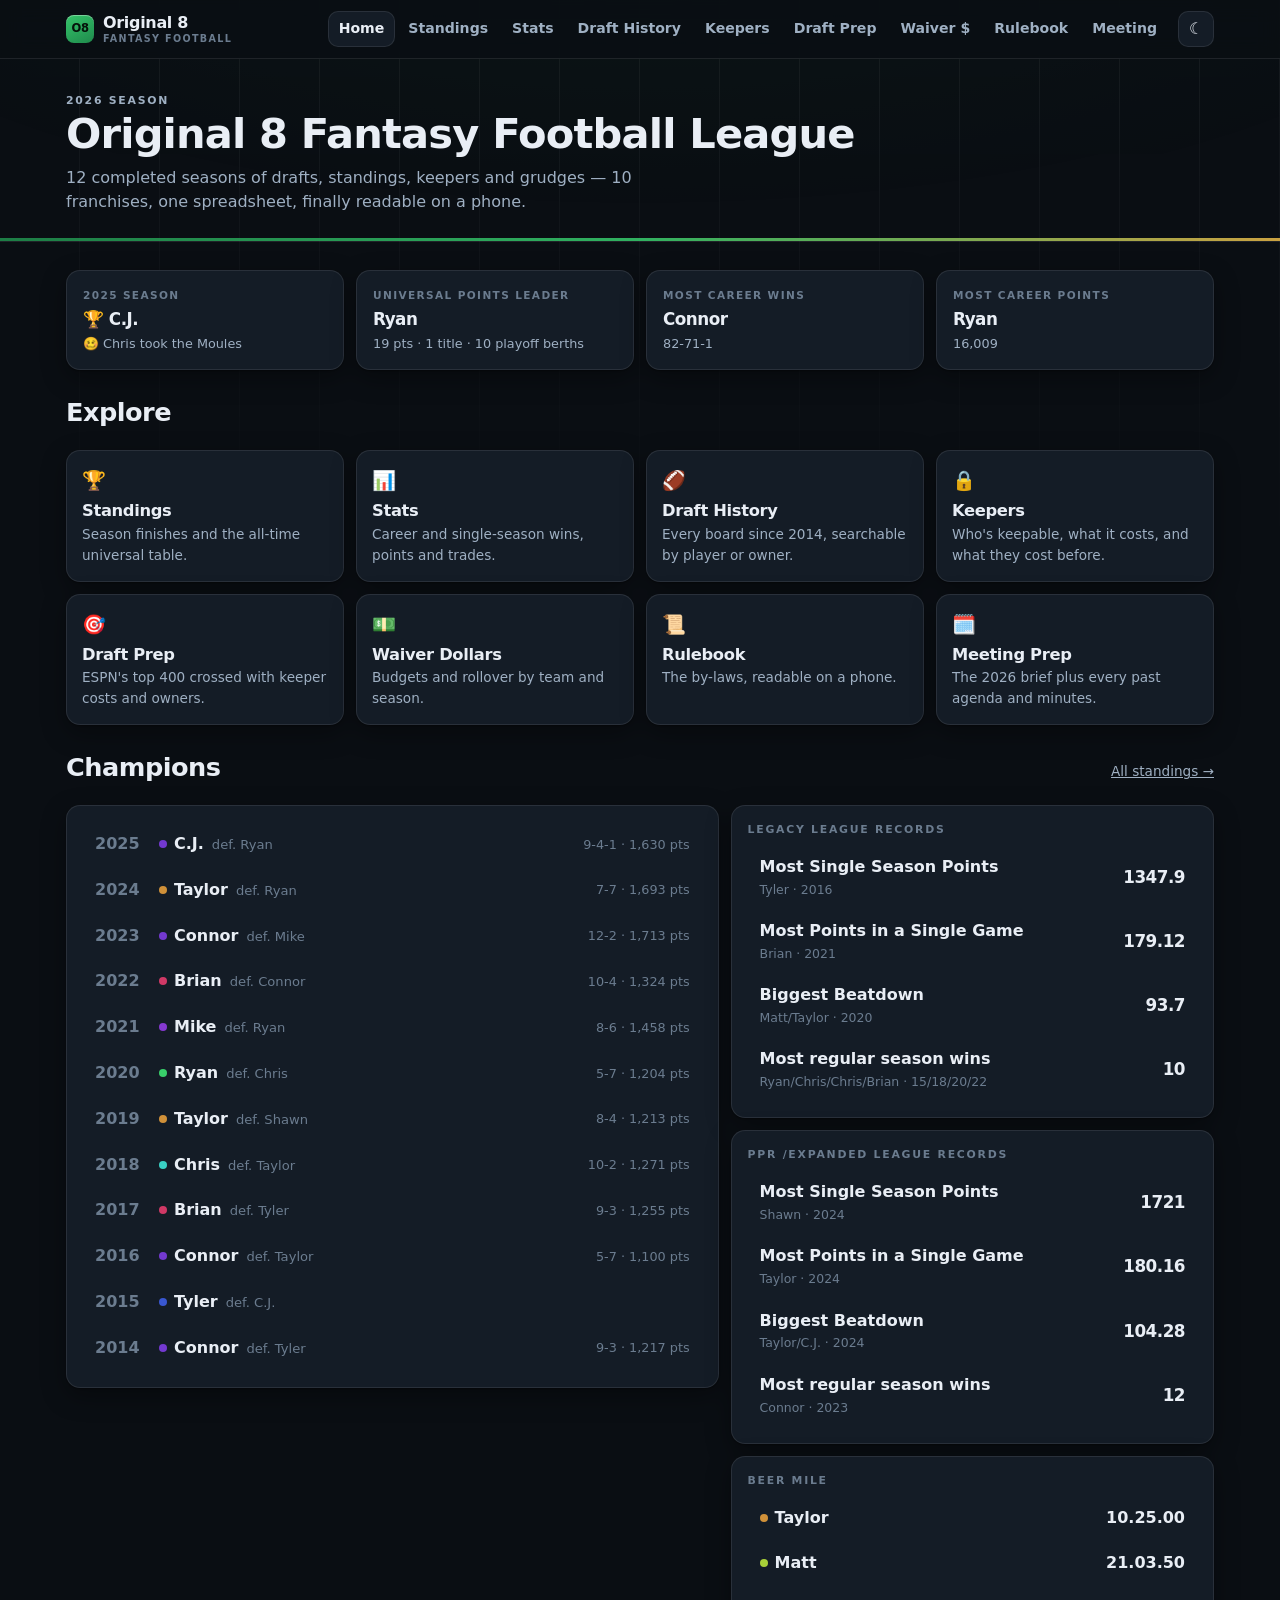
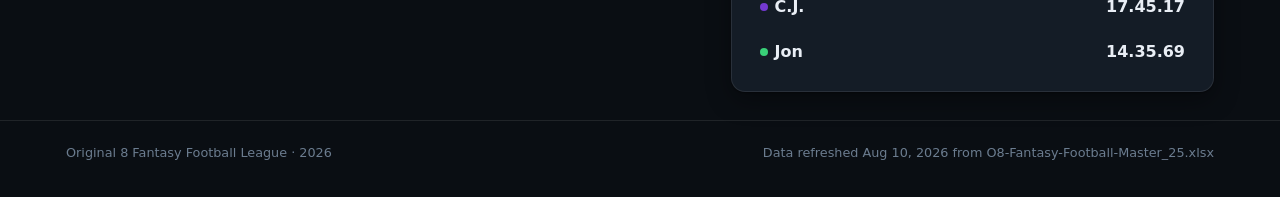
==== index.html @ 6b0559e4 "Correct the kicker vote, retitle it, and stack the meeting rule blocks The 2025 minutes read "removi" ====
<!doctype html>
<html lang="en" data-theme="dark">
<head>
<meta charset="utf-8">
<meta name="viewport" content="width=device-width, initial-scale=1, viewport-fit=cover">
<title>Original 8 Fantasy Football League</title>
<meta name="description" content="Draft history, standings, stats, keepers and the rulebook for the Original 8 Fantasy Football League.">
<meta name="theme-color" content="#0a0e13">
<link rel="icon" href="assets/img/favicon.svg">
<link rel="stylesheet" href="assets/css/site.css?v=10723445">
</head>
<body>

<header class="site-header">
  <div class="wrap">
    <a class="brand" href="index.html">
      <span class="brand-mark">O8</span>
      <span class="brand-text">Original 8<small>Fantasy Football</small></span>
    </a>
    <span class="header-spacer"></span>
    <nav class="site-nav" id="nav"></nav>
    <button class="icon-btn" id="themeToggle" type="button" aria-label="Toggle theme">☾</button>
    <button class="icon-btn nav-toggle" id="navToggle" type="button" aria-expanded="false" aria-label="Menu">☰</button>
  </div>
</header>

<section class="hero">
  <div class="wrap">
    <p class="eyebrow" id="heroSeason">Season</p>
    <h1>Original 8 Fantasy Football League</h1>
    <p id="heroBlurb">Eleven seasons of drafts, standings, keepers and grudges — all in one place.</p>
  </div>
</section>

<main class="wrap">
  <div id="snapshot" class="section"></div>

  <section class="section">
    <div class="section-head"><h2>Explore</h2></div>
    <div class="grid grid-tiles">
      <a class="tile" href="standings.html"><span class="t-icon">🏆</span><h3>Standings</h3><p>Season finishes and the all-time universal table.</p></a>
      <a class="tile" href="stats.html"><span class="t-icon">📊</span><h3>Stats</h3><p>Career and single-season wins, points and trades.</p></a>
      <a class="tile" href="draft.html"><span class="t-icon">🏈</span><h3>Draft History</h3><p>Every board since 2014, searchable by player or owner.</p></a>
      <a class="tile" href="keepers.html"><span class="t-icon">🔒</span><h3>Keepers</h3><p>Who's keepable, what it costs, and what they cost before.</p></a>
      <a class="tile" href="draftprep.html"><span class="t-icon">🎯</span><h3>Draft Prep</h3><p>ESPN's top 400 crossed with keeper costs and owners.</p></a>
      <a class="tile" href="waivers.html"><span class="t-icon">💵</span><h3>Waiver Dollars</h3><p>Budgets and rollover by team and season.</p></a>
      <a class="tile" href="rulebook.html"><span class="t-icon">📜</span><h3>Rulebook</h3><p>The by-laws, readable on a phone.</p></a>
      <a class="tile" href="meeting.html"><span class="t-icon">🗓️</span><h3>Meeting Prep</h3><p>The 2026 brief plus every past agenda and minutes.</p></a>
    </div>
  </section>

  <section class="section">
    <div class="section-head">
      <h2>Champions</h2>
      <a href="standings.html" style="font-size:.85rem;color:var(--text-dim)">All standings →</a>
    </div>
    <div class="champs-layout">
      <div class="card" id="champions"><div class="loading">Loading…</div></div>
      <div id="records" class="grid"></div>
    </div>
  </section>
</main>

<footer class="site-footer">
  <div class="wrap">
    <span>Original 8 Fantasy Football League · <span id="footYear"></span></span>
    <span id="footStamp"></span>
  </div>
</footer>

<script type="module" src="assets/js/page-home.js?v=10723445"></script>
</body>
</html>
---- assets/css/site.css ----
/* ==========================================================================
   O8FFL — design system
   Mobile-first. Two themes driven by CSS custom properties; the toggle in the
   header writes data-theme onto <html> and everything below follows.
   ========================================================================== */

:root {
  --field: #1f8a4c;
  --field-bright: #35c46a;
  --gold: #e0b348;
  --clay: #c4553b;
  --chalk: #ffffff;

  --bg: #0a0e13;
  --bg-2: #0f151d;
  --surface: #141c26;
  --surface-2: #1a2432;
  --line: rgba(255, 255, 255, 0.09);
  --line-strong: rgba(255, 255, 255, 0.16);
  --text: #e9eef5;
  --text-dim: #9fb0c3;
  --text-faint: #6b7c8f;
  --accent: var(--field-bright);
  --accent-ink: #04150b;
  --shadow: 0 1px 2px rgba(0, 0, 0, 0.4), 0 8px 24px rgba(0, 0, 0, 0.35);
  --radius: 14px;
  --radius-sm: 9px;
  --maxw: 1180px;

  --sans: ui-sans-serif, system-ui, -apple-system, "Segoe UI", Roboto, "Helvetica Neue", Arial, sans-serif;
  --mono: ui-monospace, SFMono-Regular, "SF Mono", Menlo, Consolas, monospace;
}

[data-theme="light"] {
  --bg: #f4f6f8;
  --bg-2: #eceff3;
  --surface: #ffffff;
  --surface-2: #f7f9fb;
  --line: rgba(11, 22, 34, 0.1);
  --line-strong: rgba(11, 22, 34, 0.2);
  --text: #14202c;
  --text-dim: #566577;
  --text-faint: #7d8b9b;
  --accent: #16813f;
  --accent-ink: #ffffff;
  --gold: #a97c12;
  --clay: #a8402a;
  --shadow: 0 1px 2px rgba(16, 30, 45, 0.06), 0 8px 22px rgba(16, 30, 45, 0.08);
}

* { box-sizing: border-box; }

html {
  -webkit-text-size-adjust: 100%;
  scroll-behavior: smooth;
  scroll-padding-top: 82px;
}

body {
  margin: 0;
  font-family: var(--sans);
  background: var(--bg);
  color: var(--text);
  line-height: 1.55;
  font-size: 16px;
  -webkit-font-smoothing: antialiased;
  overflow-x: hidden;
}

/* Faint yard-line texture behind everything. */
body::before {
  content: "";
  position: fixed;
  inset: 0;
  pointer-events: none;
  z-index: 0;
  background:
    repeating-linear-gradient(90deg, transparent 0 79px, var(--line) 79px 80px),
    radial-gradient(120% 60% at 50% -10%, rgba(53, 196, 106, 0.10), transparent 60%);
  opacity: 0.55;
  mask-image: linear-gradient(180deg, #000 0, transparent 620px);
  -webkit-mask-image: linear-gradient(180deg, #000 0, transparent 620px);
}

img { max-width: 100%; height: auto; }
a { color: inherit; }

h1, h2, h3, h4 {
  margin: 0 0 0.4em;
  line-height: 1.15;
  letter-spacing: -0.02em;
  font-weight: 700;
}
h1 { font-size: clamp(1.65rem, 5.2vw, 2.6rem); }
h2 { font-size: clamp(1.2rem, 3.6vw, 1.6rem); }
h3 { font-size: 1.02rem; }
p { margin: 0 0 1em; }

.num { font-variant-numeric: tabular-nums; }

/* ---------- layout ---------- */
.wrap {
  width: 100%;
  max-width: var(--maxw);
  margin: 0 auto;
  padding: 0 16px;
  position: relative;
  z-index: 1;
}
main { padding-bottom: 64px; min-height: 60vh; }
.section { margin: 28px 0; }
.section-head {
  display: flex;
  align-items: baseline;
  justify-content: space-between;
  gap: 12px;
  flex-wrap: wrap;
  margin-bottom: 12px;
}
.eyebrow {
  font-size: 0.68rem;
  font-weight: 700;
  letter-spacing: 0.16em;
  text-transform: uppercase;
  color: var(--text-faint);
  margin: 0 0 6px;
}

/* ---------- header ---------- */
.site-header {
  position: sticky;
  top: 0;
  z-index: 50;
  background: color-mix(in srgb, var(--bg) 86%, transparent);
  backdrop-filter: saturate(1.4) blur(12px);
  -webkit-backdrop-filter: saturate(1.4) blur(12px);
  border-bottom: 1px solid var(--line);
}
.site-header .wrap {
  display: flex;
  align-items: center;
  gap: 10px;
  height: 58px;
}
.brand {
  display: flex;
  align-items: center;
  gap: 9px;
  text-decoration: none;
  font-weight: 800;
  letter-spacing: -0.02em;
  white-space: nowrap;
}
.brand-mark {
  width: 28px;
  height: 28px;
  border-radius: 8px;
  display: grid;
  place-items: center;
  background: linear-gradient(150deg, var(--field-bright), var(--field));
  color: #05130a;
  font-size: 0.72rem;
  font-weight: 900;
  letter-spacing: -0.04em;
  box-shadow: inset 0 1px 0 rgba(255, 255, 255, 0.35);
}
.brand-text small {
  display: block;
  font-size: 0.6rem;
  font-weight: 600;
  letter-spacing: 0.14em;
  text-transform: uppercase;
  color: var(--text-faint);
  margin-top: -3px;
}
.header-spacer { flex: 1; }

.icon-btn {
  appearance: none;
  border: 1px solid var(--line);
  background: var(--surface);
  color: var(--text);
  width: 36px;
  height: 36px;
  border-radius: 10px;
  display: grid;
  place-items: center;
  cursor: pointer;
  font-size: 1rem;
  line-height: 1;
  transition: border-color 0.15s, background 0.15s;
}
.icon-btn:hover { border-color: var(--line-strong); }
.nav-toggle { display: grid; }

/* nav: drawer on mobile, inline on desktop */
.site-nav {
  position: fixed;
  inset: 58px 0 auto 0;
  background: var(--bg-2);
  border-bottom: 1px solid var(--line);
  padding: 8px 16px 14px;
  display: none;
  z-index: 49;
  box-shadow: var(--shadow);
}
.site-nav.open { display: block; }
.site-nav a {
  display: block;
  padding: 11px 12px;
  border-radius: 10px;
  text-decoration: none;
  color: var(--text-dim);
  font-weight: 600;
  font-size: 0.95rem;
}
.site-nav a[aria-current="page"] {
  color: var(--text);
  background: var(--surface);
  box-shadow: inset 0 0 0 1px var(--line);
}

@media (min-width: 900px) {
  .nav-toggle { display: none; }
  .site-nav {
    position: static;
    display: flex !important;
    gap: 2px;
    background: none;
    border: 0;
    padding: 0;
    box-shadow: none;
  }
  .site-nav a { padding: 7px 11px; font-size: 0.88rem; }
  .site-nav a:hover { color: var(--text); }
  .site-nav a[aria-current="page"] { background: var(--surface); }
}

/* ---------- hero ---------- */
.hero {
  position: relative;
  padding: 34px 0 26px;
  border-bottom: 1px solid var(--line);
  overflow: hidden;
}
.hero::after {
  content: "";
  position: absolute;
  left: 0;
  right: 0;
  bottom: 0;
  height: 3px;
  background: linear-gradient(90deg, var(--field), var(--field-bright), var(--gold));
  opacity: 0.9;
}
.hero h1 { margin-bottom: 8px; }
.hero p { color: var(--text-dim); max-width: 60ch; margin-bottom: 0; }
.page-head { padding-top: 24px; padding-bottom: 6px; }
.page-head p { color: var(--text-dim); max-width: 66ch; }

/* ---------- cards & grids ---------- */
.card {
  background: var(--surface);
  border: 1px solid var(--line);
  border-radius: var(--radius);
  padding: 16px;
  box-shadow: var(--shadow);
}
.card-tight { padding: 12px 14px; }
.grid { display: grid; gap: 12px; }
.grid-2 { grid-template-columns: repeat(auto-fit, minmax(240px, 1fr)); }
.grid-3 { grid-template-columns: repeat(auto-fit, minmax(210px, 1fr)); }
.grid-4 { grid-template-columns: repeat(auto-fit, minmax(158px, 1fr)); }
/* Eight explore tiles: two across on a phone, four on a desktop — never a ragged 5 + 2. */
.grid-tiles { grid-template-columns: repeat(auto-fit, minmax(230px, 1fr)); }
@media (min-width: 1000px) {
  .grid-tiles { grid-template-columns: repeat(4, 1fr); }
}

/* Champions list and the record books share a row on desktop. */
.champs-layout { display: grid; gap: 12px; }
@media (min-width: 900px) {
  .champs-layout { grid-template-columns: minmax(0, 1.35fr) minmax(0, 1fr); align-items: start; }
}

.stat { display: flex; flex-direction: column; gap: 2px; }
.stat .label {
  font-size: 0.66rem;
  letter-spacing: 0.13em;
  text-transform: uppercase;
  color: var(--text-faint);
  font-weight: 700;
}
.stat .value {
  font-size: 1.5rem;
  font-weight: 800;
  letter-spacing: -0.03em;
  font-variant-numeric: tabular-nums;
}
.stat .sub { font-size: 0.8rem; color: var(--text-dim); }

.tile {
  display: block;
  text-decoration: none;
  background: var(--surface);
  border: 1px solid var(--line);
  border-radius: var(--radius);
  padding: 15px;
  transition: transform 0.15s ease, border-color 0.15s ease;
  box-shadow: var(--shadow);
}
.tile:hover { transform: translateY(-2px); border-color: var(--line-strong); }
.tile .t-icon { font-size: 1.2rem; }
.tile h3 { margin: 6px 0 3px; }
.tile p { margin: 0; font-size: 0.85rem; color: var(--text-dim); }

/* ---------- controls ---------- */
.toolbar {
  display: flex;
  flex-wrap: wrap;
  gap: 8px;
  align-items: center;
  margin-bottom: 14px;
}
.pill-row {
  display: flex;
  gap: 6px;
  overflow-x: auto;
  padding: 3px 0 8px;
  scrollbar-width: thin;
  -webkit-overflow-scrolling: touch;
}
.pill-row::-webkit-scrollbar { height: 5px; }
.pill-row::-webkit-scrollbar-thumb { background: var(--line-strong); border-radius: 3px; }
.pill {
  flex: 0 0 auto;
  appearance: none;
  border: 1px solid var(--line);
  background: var(--surface);
  color: var(--text-dim);
  border-radius: 999px;
  padding: 7px 14px;
  font-size: 0.85rem;
  font-weight: 700;
  font-variant-numeric: tabular-nums;
  cursor: pointer;
  white-space: nowrap;
  transition: all 0.13s ease;
}
.pill:hover { color: var(--text); border-color: var(--line-strong); }
.pill.active {
  background: var(--accent);
  color: var(--accent-ink);
  border-color: transparent;
}

.field {
  flex: 1 1 190px;
  min-width: 0;
  position: relative;
  display: flex;
  align-items: center;
}
.field input,
.field select,
select.input,
input.input {
  width: 100%;
  appearance: none;
  background: var(--surface);
  border: 1px solid var(--line);
  color: var(--text);
  border-radius: 10px;
  padding: 9px 12px;
  font: inherit;
  font-size: 0.92rem;
}
.field input:focus,
select:focus,
input:focus {
  outline: 2px solid color-mix(in srgb, var(--accent) 60%, transparent);
  outline-offset: 1px;
}
select.input {
  background-image: linear-gradient(45deg, transparent 50%, var(--text-dim) 50%),
    linear-gradient(135deg, var(--text-dim) 50%, transparent 50%);
  background-position: calc(100% - 17px) 50%, calc(100% - 12px) 50%;
  background-size: 5px 5px, 5px 5px;
  background-repeat: no-repeat;
  padding-right: 30px;
}
.seg {
  display: inline-flex;
  background: var(--surface);
  border: 1px solid var(--line);
  border-radius: 10px;
  padding: 3px;
  gap: 2px;
}
.seg button {
  appearance: none;
  border: 0;
  background: none;
  color: var(--text-dim);
  font: inherit;
  font-size: 0.84rem;
  font-weight: 700;
  padding: 6px 12px;
  border-radius: 7px;
  cursor: pointer;
}
.seg button.active { background: var(--accent); color: var(--accent-ink); }

/* ---------- tables ---------- */
.table-wrap {
  overflow-x: auto;
  border: 1px solid var(--line);
  border-radius: var(--radius);
  background: var(--surface);
  box-shadow: var(--shadow);
  -webkit-overflow-scrolling: touch;
}
table { border-collapse: collapse; width: 100%; font-size: 0.9rem; }
th, td {
  padding: 10px 12px;
  text-align: left;
  white-space: nowrap;
  border-bottom: 1px solid var(--line);
}
thead th {
  position: sticky;
  top: 0;
  z-index: 2;
  background: var(--surface-2);
  font-size: 0.66rem;
  letter-spacing: 0.1em;
  text-transform: uppercase;
  color: var(--text-faint);
  font-weight: 800;
}
th.sortable { cursor: pointer; user-select: none; }
th.sortable:hover { color: var(--text); }
th.sortable::after { content: "↕"; opacity: 0.28; margin-left: 5px; font-size: 0.75em; }
th.sortable.asc::after { content: "↑"; opacity: 1; color: var(--accent); }
th.sortable.desc::after { content: "↓"; opacity: 1; color: var(--accent); }
tbody tr:last-child td { border-bottom: 0; }
tbody tr:hover td { background: var(--surface-2); }
td.num, th.num { text-align: right; font-variant-numeric: tabular-nums; }
.rank {
  color: var(--text-faint);
  font-variant-numeric: tabular-nums;
  width: 1px;
}
.sticky-col {
  position: sticky;
  left: 0;
  background: var(--surface);
  z-index: 1;
  box-shadow: 1px 0 0 var(--line);
}
tbody tr:hover .sticky-col { background: var(--surface-2); }
thead .sticky-col { background: var(--surface-2); z-index: 3; }

/* ---------- badges ---------- */
.badge {
  display: inline-flex;
  align-items: center;
  gap: 4px;
  padding: 2px 8px;
  border-radius: 999px;
  font-size: 0.68rem;
  font-weight: 800;
  letter-spacing: 0.03em;
  border: 1px solid var(--line-strong);
  color: var(--text-dim);
  white-space: nowrap;
}
.badge-gold { background: color-mix(in srgb, var(--gold) 18%, transparent); border-color: color-mix(in srgb, var(--gold) 45%, transparent); color: var(--gold); }
.badge-green { background: color-mix(in srgb, var(--accent) 16%, transparent); border-color: color-mix(in srgb, var(--accent) 42%, transparent); color: var(--accent); }
.badge-clay { background: color-mix(in srgb, var(--clay) 16%, transparent); border-color: color-mix(in srgb, var(--clay) 45%, transparent); color: var(--clay); }
.badge-plain { background: var(--surface-2); }

.owner-dot {
  display: inline-block;
  width: 8px;
  height: 8px;
  border-radius: 50%;
  margin-right: 7px;
  vertical-align: 1px;
  background: var(--accent);
}

/* ---------- draft board ---------- */
.board { min-width: max-content; }
.board th, .board td { padding: 0; border: 0; white-space: normal; }
.board thead th {
  padding: 9px 10px;
  font-size: 0.68rem;
  background: var(--surface-2);
  border-bottom: 1px solid var(--line);
}
.board .rnd {
  position: sticky;
  left: 0;
  z-index: 1;
  background: var(--surface-2);
  color: var(--text-faint);
  font-size: 0.66rem;
  font-weight: 800;
  letter-spacing: 0.08em;
  text-align: center;
  padding: 6px 8px;
  border-right: 1px solid var(--line);
  min-width: 44px;
}
.pick {
  display: block;
  width: 158px;
  min-height: 52px;
  padding: 8px 9px;
  border-right: 1px solid var(--line);
  border-bottom: 1px solid var(--line);
  font-size: 0.82rem;
  line-height: 1.3;
  cursor: pointer;
  background: none;
  border-top: 0;
  border-left: 0;
  color: var(--text);
  text-align: left;
  font-family: inherit;
  transition: background 0.12s;
}
.pick:hover { background: var(--surface-2); }
.pick .p-name { font-weight: 650; display: block; }
.pick .p-meta {
  display: block;
  font-size: 0.68rem;
  color: var(--text-faint);
  margin-top: 2px;
  letter-spacing: 0.02em;
}
.pick.empty { color: var(--text-faint); cursor: default; }
.pick.empty:hover { background: none; }
.pick.keeper { background: color-mix(in srgb, var(--gold) 12%, transparent); }
.pick.keeper:hover { background: color-mix(in srgb, var(--gold) 18%, transparent); }
.pick.traded { background: color-mix(in srgb, var(--clay) 9%, transparent); }
.pick.hit {
  background: color-mix(in srgb, var(--accent) 26%, transparent);
  box-shadow: inset 0 0 0 2px var(--accent);
}
.pick.dim { opacity: 0.24; }

/* list view of a draft */
.round-block { margin-bottom: 18px; }
.round-block h3 {
  font-size: 0.7rem;
  letter-spacing: 0.14em;
  text-transform: uppercase;
  color: var(--text-faint);
  padding-bottom: 6px;
  border-bottom: 1px solid var(--line);
  margin-bottom: 8px;
}
.pick-row {
  display: flex;
  align-items: center;
  gap: 10px;
  padding: 9px 10px;
  border-radius: var(--radius-sm);
  cursor: pointer;
  border: 1px solid transparent;
}
.pick-row:hover { background: var(--surface); border-color: var(--line); }
.pick-row .slot {
  flex: 0 0 26px;
  height: 26px;
  border-radius: 7px;
  display: grid;
  place-items: center;
  font-size: 0.7rem;
  font-weight: 800;
  background: var(--surface-2);
  color: var(--text-faint);
  font-variant-numeric: tabular-nums;
}
.pick-row .who { flex: 1 1 auto; min-width: 0; }
.pick-row .who b { display: block; font-weight: 650; }
.pick-row .who span { font-size: 0.76rem; color: var(--text-faint); }

/* ---------- keepers ---------- */
.keeper-team { margin-bottom: 14px; }
.keeper-team > summary {
  list-style: none;
  cursor: pointer;
  display: flex;
  align-items: center;
  flex-wrap: wrap;
  gap: 6px;
  padding: 13px 36px 13px 15px;
  background: var(--surface);
  border: 1px solid var(--line);
  border-radius: var(--radius);
  font-weight: 700;
  box-shadow: var(--shadow);
  position: relative;
}
.keeper-team > summary::-webkit-details-marker { display: none; }
.keeper-team > summary::after {
  content: "▾";
  position: absolute;
  right: 15px;
  top: 12px;
  color: var(--text-faint);
  transition: transform 0.18s;
}
.keeper-team[open] > summary { border-radius: var(--radius) var(--radius) 0 0; }
.keeper-team[open] > summary::after { transform: rotate(180deg); }
.keeper-body {
  border: 1px solid var(--line);
  border-top: 0;
  border-radius: 0 0 var(--radius) var(--radius);
  background: var(--bg-2);
  padding: 6px;
}
.kp {
  display: grid;
  grid-template-columns: 44px 1fr;
  grid-template-areas: "cost name" ". tags";
  gap: 4px 10px;
  align-items: center;
  padding: 9px 10px;
  border-radius: var(--radius-sm);
  cursor: pointer;
}
.kp .cost { grid-area: cost; align-self: start; }
.kp .name { grid-area: name; }
.kp .tags { grid-area: tags; }
@media (min-width: 620px) {
  .kp {
    grid-template-columns: 44px 1fr auto;
    grid-template-areas: "cost name tags";
  }
  .kp .cost { align-self: center; }
}
.kp:hover { background: var(--surface); }
.kp + .kp { border-top: 1px solid var(--line); }
.kp .cost {
  display: grid;
  place-items: center;
  height: 38px;
  border-radius: 9px;
  background: var(--surface-2);
  border: 1px solid var(--line);
  font-weight: 800;
  font-size: 0.95rem;
  font-variant-numeric: tabular-nums;
  line-height: 1;
}
.kp .cost small {
  display: block;
  font-size: 0.5rem;
  letter-spacing: 0.1em;
  color: var(--text-faint);
  font-weight: 700;
}
.kp.tier-elite .cost { border-color: color-mix(in srgb, var(--clay) 55%, transparent); color: var(--clay); }
.kp.tier-value .cost { border-color: color-mix(in srgb, var(--accent) 55%, transparent); color: var(--accent); }
.kp .name { font-weight: 650; min-width: 0; }
.kp .name span { display: block; font-size: 0.74rem; color: var(--text-faint); font-weight: 500; }
.kp .tags { display: flex; gap: 5px; flex-wrap: wrap; align-items: center; }
@media (min-width: 620px) {
  .kp .tags { justify-content: flex-end; }
}

.spark { display: flex; gap: 3px; align-items: flex-end; height: 22px; }
.spark i {
  width: 7px;
  border-radius: 2px 2px 0 0;
  background: var(--line-strong);
  display: block;
}

/* ---------- rulebook ---------- */
.rb-layout { display: grid; gap: 18px; }
@media (min-width: 960px) {
  .rb-layout { grid-template-columns: 260px 1fr; align-items: start; }
  .rb-toc { position: sticky; top: 74px; max-height: calc(100vh - 96px); overflow-y: auto; }
}
.rb-toc a {
  display: block;
  padding: 6px 10px;
  border-radius: 8px;
  text-decoration: none;
  color: var(--text-dim);
  font-size: 0.85rem;
  border-left: 2px solid transparent;
}
.rb-toc a:hover { color: var(--text); background: var(--surface-2); }
.rb-toc a.sub { padding-left: 22px; font-size: 0.8rem; color: var(--text-faint); }
.rb-toc a.active { color: var(--accent); border-left-color: var(--accent); }
.rb-section { scroll-margin-top: 80px; margin-bottom: 26px; }
.rb-section h2, .rb-section h3 { display: flex; gap: 10px; align-items: baseline; }
.rb-num {
  font-size: 0.7rem;
  font-weight: 800;
  color: var(--accent);
  letter-spacing: 0.06em;
  font-variant-numeric: tabular-nums;
}
.rb-body { color: var(--text-dim); max-width: 74ch; }
.rb-body p { margin: 0 0 0.85em; }
.rb-list { margin: 0 0 1em; padding-left: 20px; }
.rb-list li { margin-bottom: 0.35em; }
.rb-figure { margin: 14px 0; }
.rb-figure img {
  border-radius: var(--radius-sm);
  border: 1px solid var(--line);
  background: var(--chalk);
  max-width: min(100%, 560px);
  display: block;
}
mark {
  background: color-mix(in srgb, var(--gold) 40%, transparent);
  color: inherit;
  border-radius: 3px;
  padding: 0 2px;
}

/* ---------- meeting minutes ---------- */
.minutes { font-size: 0.9rem; color: var(--text-dim); }
.minutes ul { margin: 4px 0 4px; padding-left: 20px; }
.minutes > ul { padding-left: 0; list-style: none; }
.minutes li { margin-bottom: 5px; }
.minutes li.minute-head {
  font-weight: 700;
  color: var(--text);
  margin-top: 14px;
  font-size: 0.95rem;
  list-style: none;
}
.minutes > ul > li.minute-head::before {
  content: "";
  display: inline-block;
  width: 6px;
  height: 6px;
  border-radius: 2px;
  background: var(--accent);
  margin-right: 8px;
  vertical-align: 2px;
}
.minute-outcome {
  display: inline-block;
  margin-left: 8px;
  padding: 1px 8px;
  border-radius: 999px;
  font-size: 0.76rem;
  font-weight: 650;
  color: var(--accent);
  background: color-mix(in srgb, var(--accent) 14%, transparent);
  border: 1px solid color-mix(in srgb, var(--accent) 34%, transparent);
}

/* ---------- misc ---------- */
.timeline { display: flex; flex-direction: column; gap: 1px; }
.tl-row {
  display: grid;
  grid-template-columns: 58px 1fr;
  gap: 12px;
  padding: 10px 12px;
  align-items: center;
  border-radius: var(--radius-sm);
}
.tl-row:hover { background: var(--surface-2); }
.tl-row .yr { font-weight: 800; font-variant-numeric: tabular-nums; color: var(--text-faint); }
.tl-row .who b { font-weight: 650; }

.bar-track {
  height: 7px;
  border-radius: 4px;
  background: var(--surface-2);
  overflow: hidden;
  border: 1px solid var(--line);
}
.bar-fill { height: 100%; background: linear-gradient(90deg, var(--field), var(--field-bright)); }

.notice {
  border-left: 3px solid var(--accent);
  background: var(--surface);
  border-radius: 0 var(--radius-sm) var(--radius-sm) 0;
  padding: 12px 14px;
  font-size: 0.9rem;
  color: var(--text-dim);
}
.empty-state { padding: 34px 16px; text-align: center; color: var(--text-faint); }
.loading { padding: 34px 16px; text-align: center; color: var(--text-faint); font-size: 0.9rem; }

.checklist { list-style: none; margin: 0; padding: 0; }
.checklist li {
  display: flex;
  gap: 10px;
  padding: 9px 2px;
  border-bottom: 1px solid var(--line);
  font-size: 0.92rem;
  color: var(--text-dim);
}
.checklist li:last-child { border-bottom: 0; }
.checklist li::before { content: "○"; color: var(--accent); font-size: 0.8rem; line-height: 1.6; }

/* ---------- modal / player sheet ---------- */
.modal {
  position: fixed;
  inset: 0;
  z-index: 90;
  display: none;
  align-items: flex-end;
  justify-content: center;
}
.modal.open { display: flex; }
.modal-backdrop { position: absolute; inset: 0; background: rgba(0, 0, 0, 0.6); }
.modal-panel {
  position: relative;
  width: 100%;
  max-width: 560px;
  max-height: 86vh;
  overflow-y: auto;
  background: var(--surface);
  border: 1px solid var(--line);
  border-radius: var(--radius) var(--radius) 0 0;
  padding: 18px;
  box-shadow: 0 -8px 40px rgba(0, 0, 0, 0.45);
  animation: sheet-up 0.22s ease;
}
@keyframes sheet-up { from { transform: translateY(14px); opacity: 0.6; } }
@media (min-width: 700px) {
  .modal { align-items: center; }
  .modal-panel { border-radius: var(--radius); }
}
.modal .grid-4 { grid-template-columns: repeat(auto-fit, minmax(112px, 1fr)); }
.modal .stat .value { font-size: 1.25rem; }
.modal-close {
  position: absolute;
  top: 12px;
  right: 12px;
  appearance: none;
  border: 1px solid var(--line);
  background: var(--surface-2);
  color: var(--text-dim);
  width: 30px;
  height: 30px;
  border-radius: 8px;
  cursor: pointer;
  font-size: 0.95rem;
  line-height: 1;
}

/* ---------- footer ---------- */
.site-footer {
  border-top: 1px solid var(--line);
  padding: 22px 0 34px;
  color: var(--text-faint);
  font-size: 0.8rem;
}
.site-footer .wrap { display: flex; gap: 12px; flex-wrap: wrap; justify-content: space-between; }

@media (prefers-reduced-motion: reduce) {
  * { animation-duration: 0.01ms !important; transition-duration: 0.01ms !important; }
  html { scroll-behavior: auto; }
}
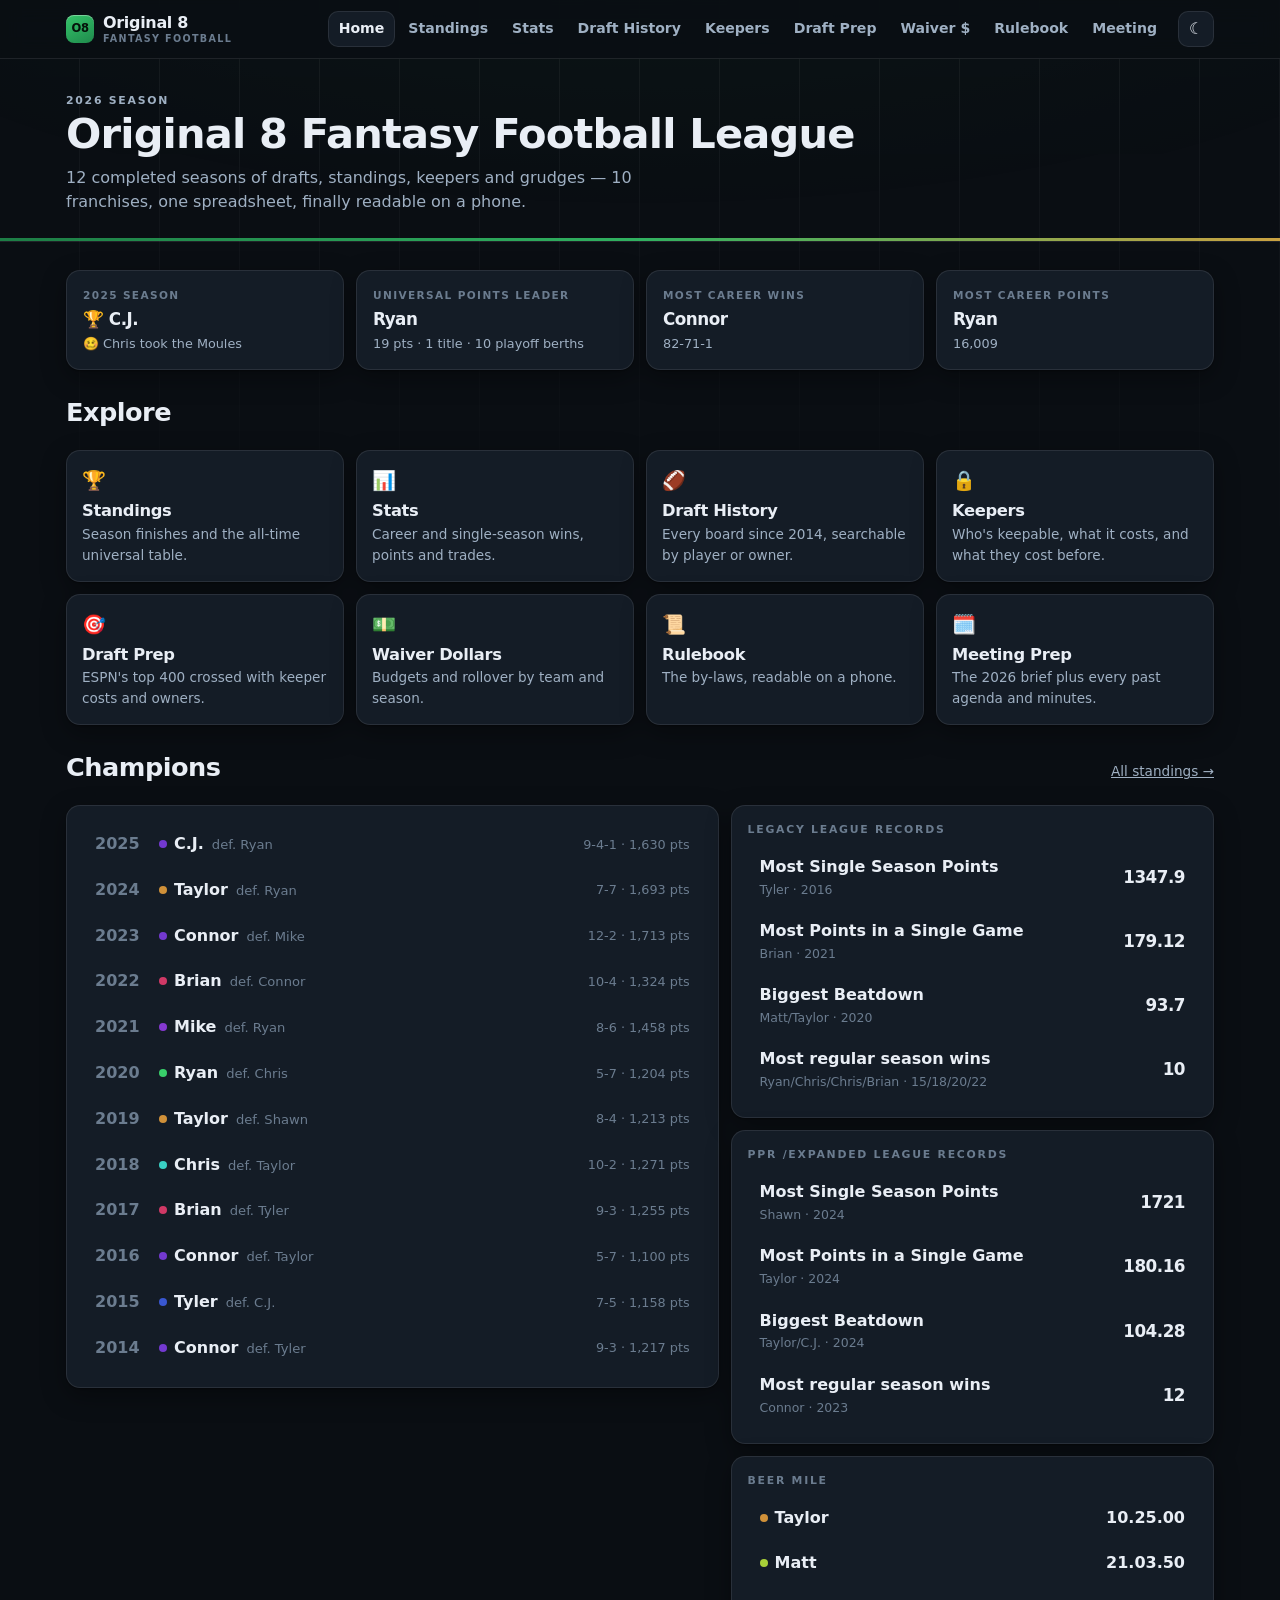
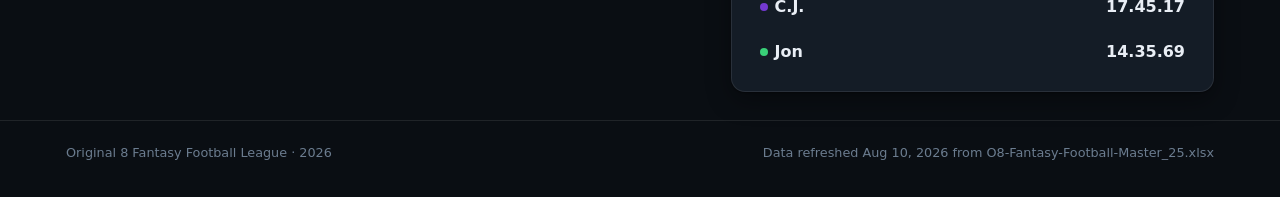
==== commit 86804390: "Fill in 2015's champion line and count recorded decisions per meeting The champions list matched eac" ====
--- a/index.html
+++ b/index.html
@@ -7,7 +7,7 @@
 <meta name="description" content="Draft history, standings, stats, keepers and the rulebook for the Original 8 Fantasy Football League.">
 <meta name="theme-color" content="#0a0e13">
 <link rel="icon" href="assets/img/favicon.svg">
-<link rel="stylesheet" href="assets/css/site.css?v=10723445">
+<link rel="stylesheet" href="assets/css/site.css?v=2e0d27af">
 </head>
 <body>
 
@@ -68,6 +68,6 @@
   </div>
 </footer>
 
-<script type="module" src="assets/js/page-home.js?v=10723445"></script>
+<script type="module" src="assets/js/page-home.js?v=2e0d27af"></script>
 </body>
 </html>
--- a/assets/css/site.css
+++ b/assets/css/site.css
@@ -796,7 +796,7 @@
 .loading { padding: 34px 16px; text-align: center; color: var(--text-faint); font-size: 0.9rem; }
 
 .checklist { list-style: none; margin: 0; padding: 0; }
-.checklist li {
+.checklist > li {
   display: flex;
   gap: 10px;
   padding: 9px 2px;
@@ -804,8 +804,23 @@
   font-size: 0.92rem;
   color: var(--text-dim);
 }
-.checklist li:last-child { border-bottom: 0; }
-.checklist li::before { content: "○"; color: var(--accent); font-size: 0.8rem; line-height: 1.6; }
+.checklist > li:last-child { border-bottom: 0; }
+.checklist > li::before { content: "○"; color: var(--accent); font-size: 0.8rem; line-height: 1.6; }
+/* Sub-items under an agenda line are subordinate: no ring, plain bullets, indented. */
+.checklist li ul {
+  list-style: disc;
+  padding-left: 18px;
+  margin: 6px 0 2px;
+}
+.checklist li ul li {
+  display: list-item;
+  border: 0;
+  padding: 2px 0;
+  font-size: 0.88rem;
+  color: var(--text-dim);
+}
+.checklist li ul li::before { content: none; }
+.checklist li ul li::marker { color: var(--text-faint); }
 
 /* ---------- modal / player sheet ---------- */
 .modal {
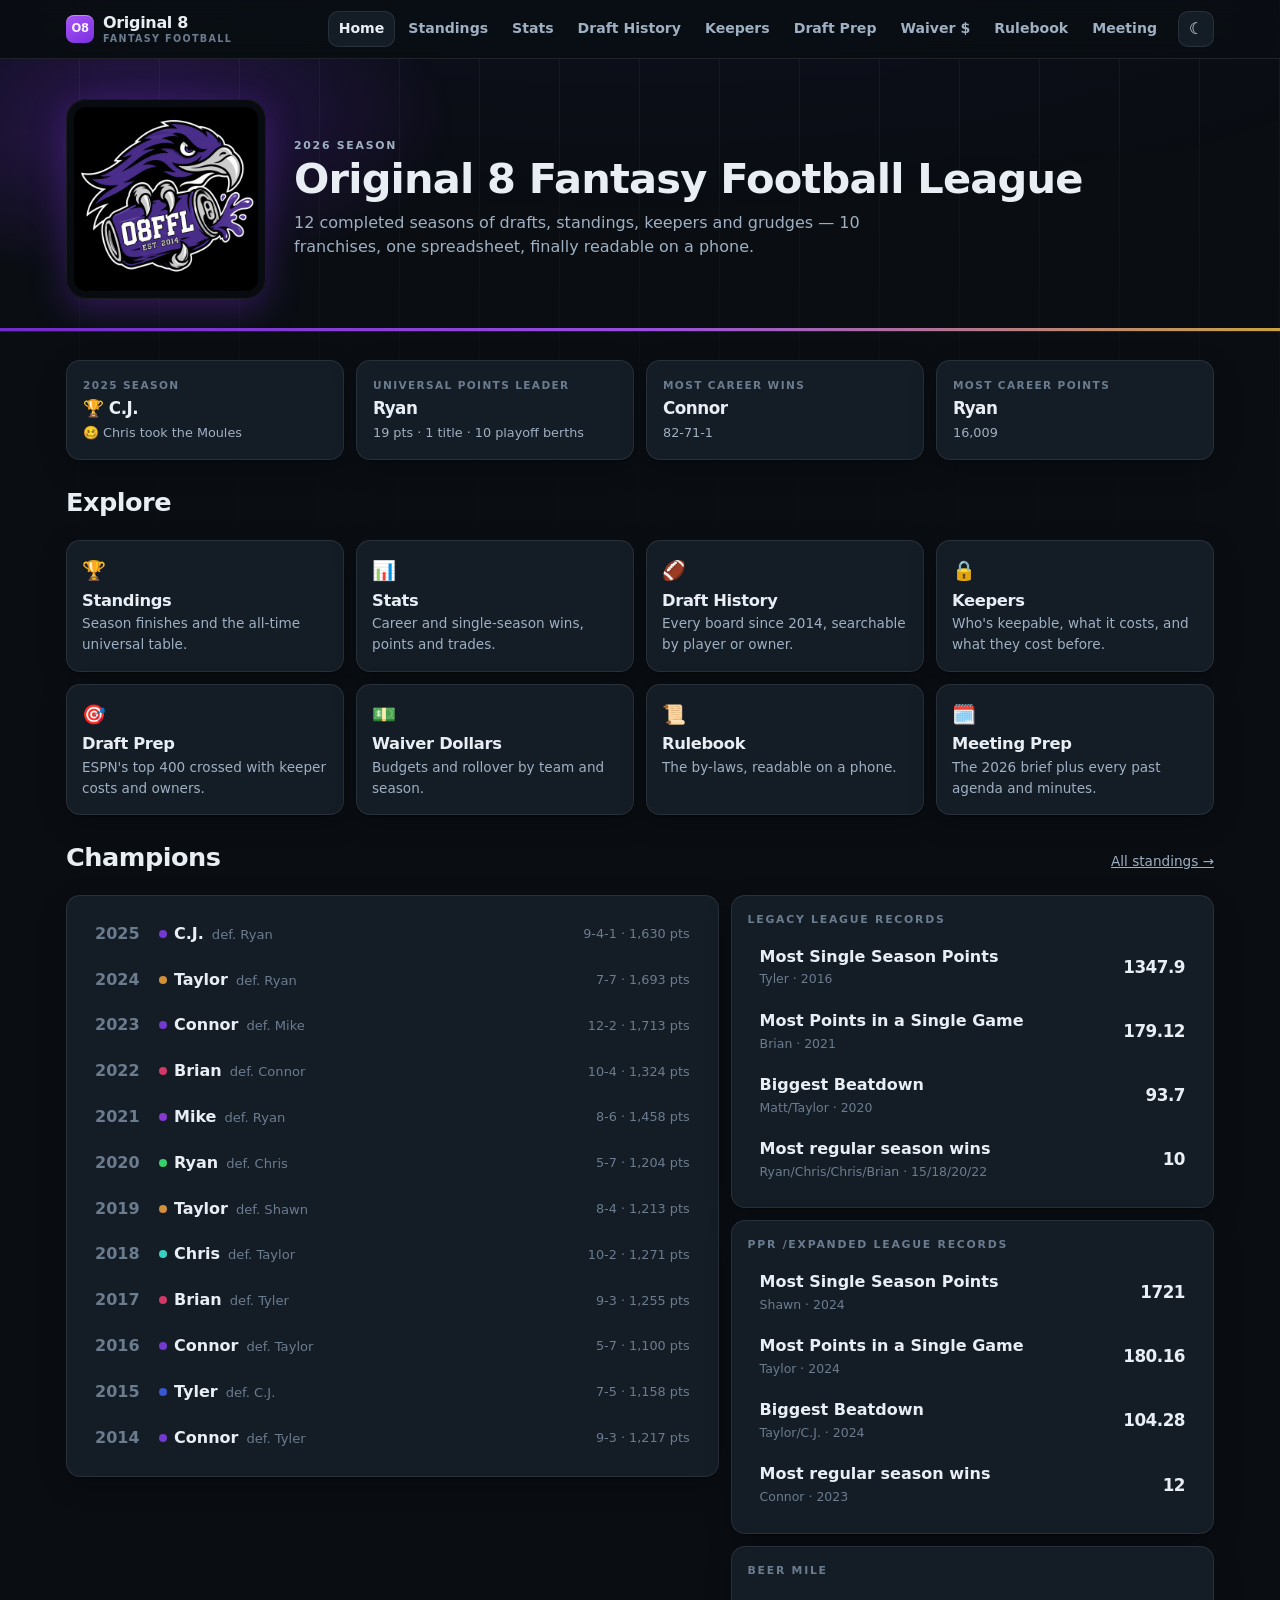
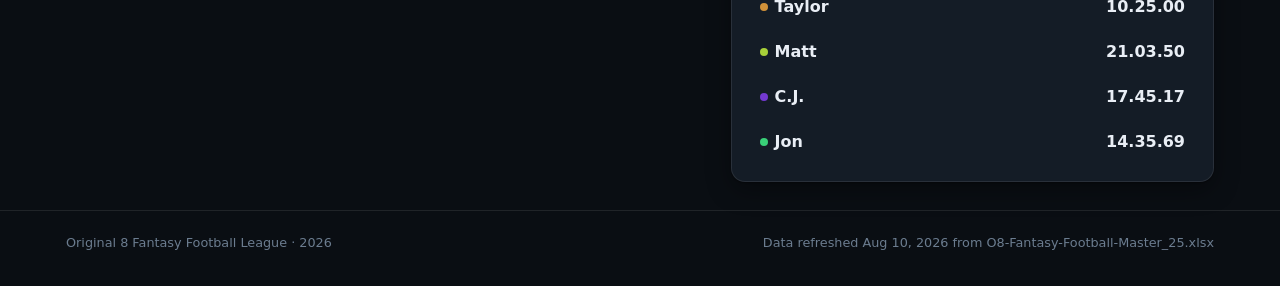
==== commit 0d1d4bc6: "Put the league crest on the home page The hero becomes logo-and-title, stacked on a phone and side b" ====
--- a/index.html
+++ b/index.html
@@ -7,7 +7,8 @@
 <meta name="description" content="Draft history, standings, stats, keepers and the rulebook for the Original 8 Fantasy Football League.">
 <meta name="theme-color" content="#0a0e13">
 <link rel="icon" href="assets/img/favicon.svg">
-<link rel="stylesheet" href="assets/css/site.css?v=2e0d27af">
+<link rel="apple-touch-icon" href="assets/img/apple-touch-icon.png">
+<link rel="stylesheet" href="assets/css/site.css?v=bd49d9d9">
 </head>
 <body>
 
@@ -25,10 +26,15 @@
 </header>
 
 <section class="hero">
-  <div class="wrap">
-    <p class="eyebrow" id="heroSeason">Season</p>
-    <h1>Original 8 Fantasy Football League</h1>
-    <p id="heroBlurb">Eleven seasons of drafts, standings, keepers and grudges — all in one place.</p>
+  <div class="wrap hero-inner">
+    <!-- Hidden until the crest actually loads, so a missing file is invisible rather than broken. -->
+    <img class="hero-logo" id="heroLogo" src="assets/img/logo.png" alt="Original 8 Fantasy Football League crest"
+         hidden onload="this.hidden=false" onerror="this.remove()">
+    <div class="hero-copy">
+      <p class="eyebrow" id="heroSeason">Season</p>
+      <h1>Original 8 Fantasy Football League</h1>
+      <p id="heroBlurb">Eleven seasons of drafts, standings, keepers and grudges — all in one place.</p>
+    </div>
   </div>
 </section>
 
@@ -68,6 +74,6 @@
   </div>
 </footer>
 
-<script type="module" src="assets/js/page-home.js?v=2e0d27af"></script>
+<script type="module" src="assets/js/page-home.js?v=bd49d9d9"></script>
 </body>
 </html>
--- a/assets/css/site.css
+++ b/assets/css/site.css
@@ -5,6 +5,8 @@
    ========================================================================== */
 
 :root {
+  --brand: #7b2fe0;        /* the crest's purple */
+  --brand-bright: #a855f7;
   --field: #1f8a4c;
   --field-bright: #35c46a;
   --gold: #e0b348;
@@ -32,6 +34,8 @@
 }
 
 [data-theme="light"] {
+  --brand: #6d28d9;
+  --brand-bright: #8b5cf6;
   --bg: #f4f6f8;
   --bg-2: #eceff3;
   --surface: #ffffff;
@@ -76,7 +80,7 @@
   z-index: 0;
   background:
     repeating-linear-gradient(90deg, transparent 0 79px, var(--line) 79px 80px),
-    radial-gradient(120% 60% at 50% -10%, rgba(53, 196, 106, 0.10), transparent 60%);
+    radial-gradient(120% 60% at 50% -10%, color-mix(in srgb, var(--brand) 12%, transparent), transparent 60%);
   opacity: 0.55;
   mask-image: linear-gradient(180deg, #000 0, transparent 620px);
   -webkit-mask-image: linear-gradient(180deg, #000 0, transparent 620px);
@@ -157,8 +161,8 @@
   border-radius: 8px;
   display: grid;
   place-items: center;
-  background: linear-gradient(150deg, var(--field-bright), var(--field));
-  color: #05130a;
+  background: linear-gradient(150deg, var(--brand-bright), var(--brand));
+  color: #f4efff;
   font-size: 0.72rem;
   font-weight: 900;
   letter-spacing: -0.04em;
@@ -243,6 +247,14 @@
   border-bottom: 1px solid var(--line);
   overflow: hidden;
 }
+/* A wash of the crest's purple behind it, so the logo doesn't look pasted on. */
+.hero::before {
+  content: "";
+  position: absolute;
+  inset: -40% 40% 0 -10%;
+  background: radial-gradient(50% 60% at 30% 45%, color-mix(in srgb, var(--brand) 30%, transparent), transparent 70%);
+  pointer-events: none;
+}
 .hero::after {
   content: "";
   position: absolute;
@@ -250,11 +262,36 @@
   right: 0;
   bottom: 0;
   height: 3px;
-  background: linear-gradient(90deg, var(--field), var(--field-bright), var(--gold));
+  background: linear-gradient(90deg, var(--brand), var(--brand-bright), var(--gold));
   opacity: 0.9;
 }
 .hero h1 { margin-bottom: 8px; }
 .hero p { color: var(--text-dim); max-width: 60ch; margin-bottom: 0; }
+
+.hero-inner {
+  display: flex;
+  align-items: center;
+  gap: 22px;
+  flex-direction: column;
+  text-align: center;
+}
+.hero-copy { min-width: 0; }
+.hero-logo {
+  width: min(190px, 52vw);
+  height: auto;
+  flex: 0 0 auto;
+  border-radius: 20px;
+  /* The crest ships on black; a dark plate keeps it deliberate in either theme. */
+  background: #080b10;
+  padding: 8px;
+  box-shadow: 0 10px 34px color-mix(in srgb, var(--brand) 34%, transparent),
+    inset 0 0 0 1px rgba(255, 255, 255, 0.07);
+}
+@media (min-width: 760px) {
+  .hero { padding: 40px 0 32px; }
+  .hero-inner { flex-direction: row; text-align: left; gap: 28px; }
+  .hero-logo { width: 200px; }
+}
 .page-head { padding-top: 24px; padding-bottom: 6px; }
 .page-head p { color: var(--text-dim); max-width: 66ch; }
 
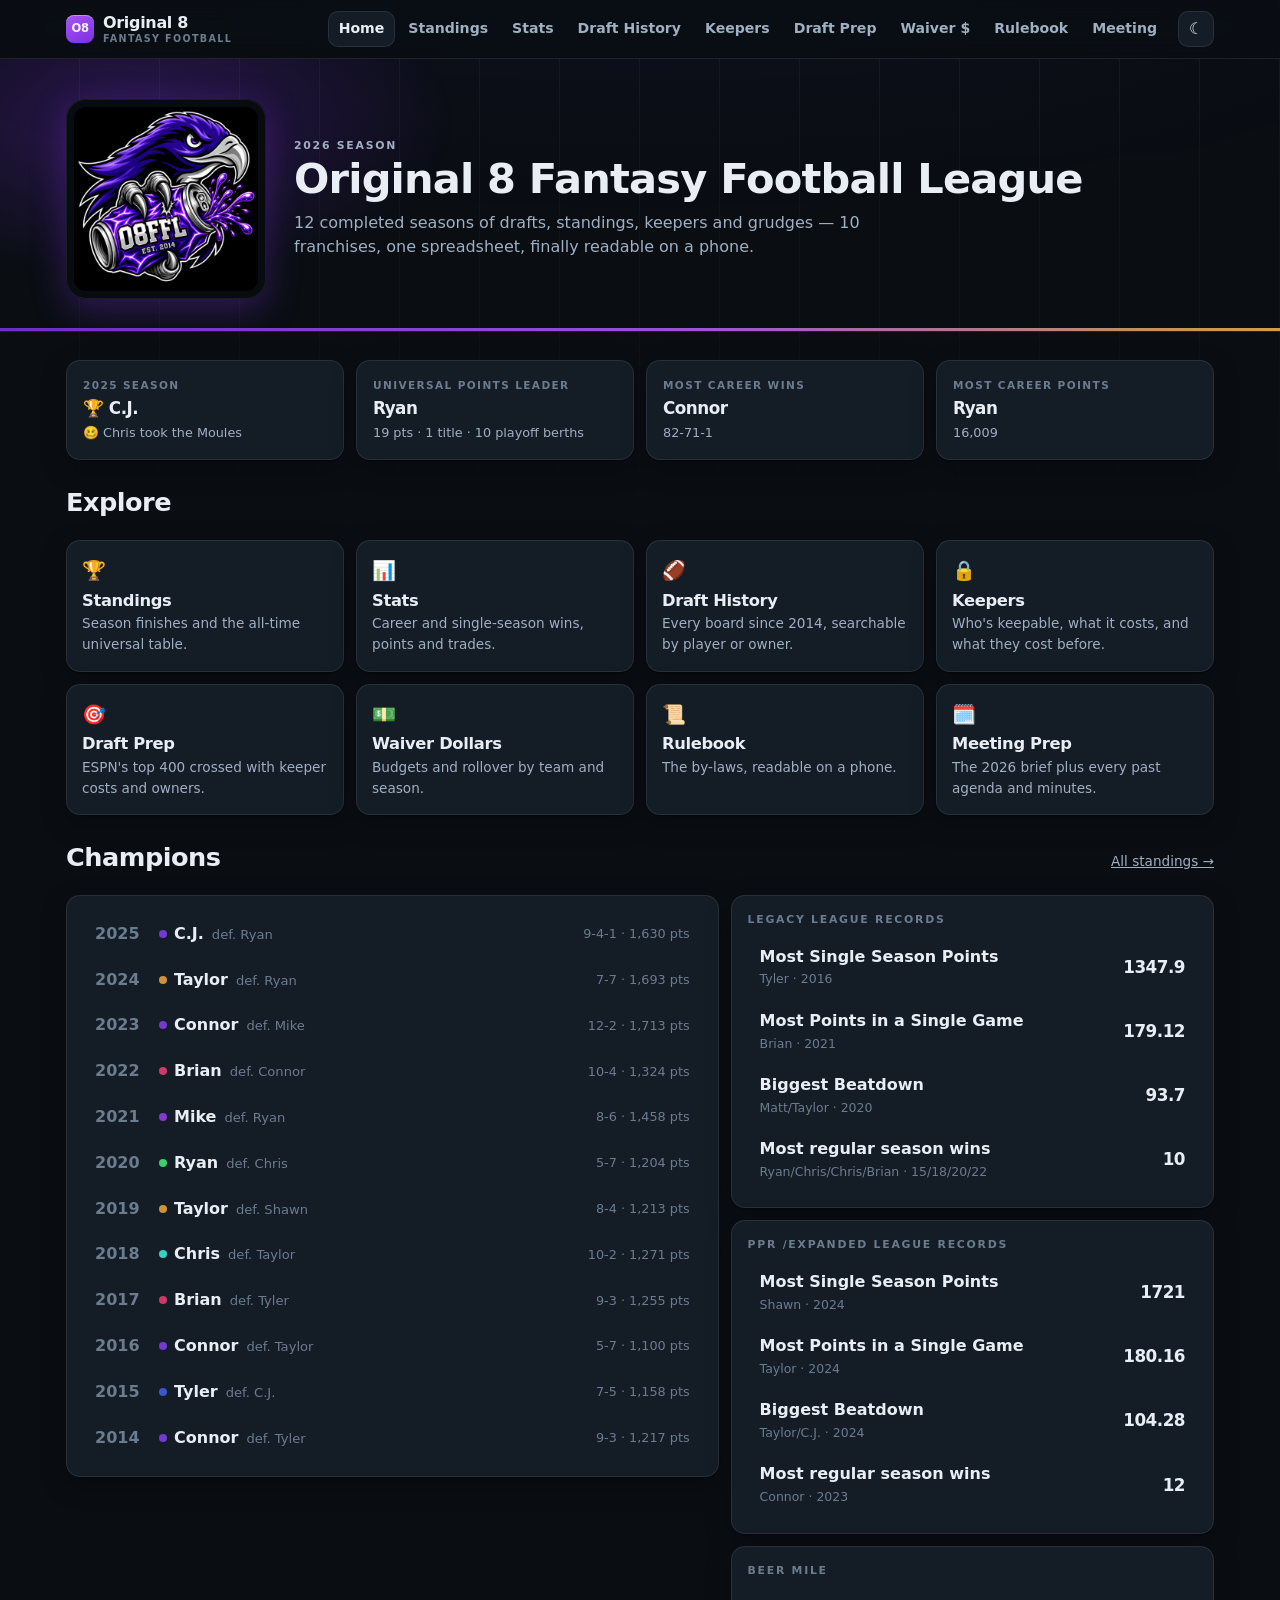
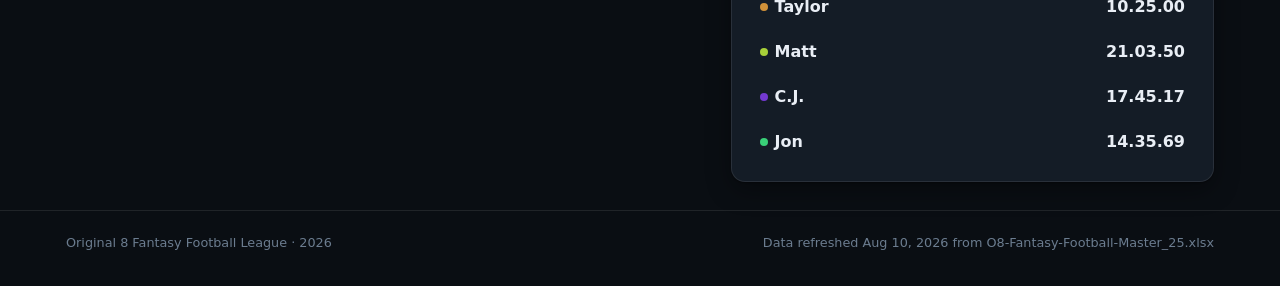
==== commit 81520e3b: "Cache-bust image URLs The crest was correct on disk but browsers kept serving the first version: the" ====
--- a/index.html
+++ b/index.html
@@ -6,9 +6,9 @@
 <title>Original 8 Fantasy Football League</title>
 <meta name="description" content="Draft history, standings, stats, keepers and the rulebook for the Original 8 Fantasy Football League.">
 <meta name="theme-color" content="#0a0e13">
-<link rel="icon" href="assets/img/favicon.svg">
-<link rel="apple-touch-icon" href="assets/img/apple-touch-icon.png">
-<link rel="stylesheet" href="assets/css/site.css?v=bd49d9d9">
+<link rel="icon" href="assets/img/favicon.svg?v=661bbeb4">
+<link rel="apple-touch-icon" href="assets/img/apple-touch-icon.png?v=661bbeb4">
+<link rel="stylesheet" href="assets/css/site.css?v=661bbeb4">
 </head>
 <body>
 
@@ -28,7 +28,7 @@
 <section class="hero">
   <div class="wrap hero-inner">
     <!-- Hidden until the crest actually loads, so a missing file is invisible rather than broken. -->
-    <img class="hero-logo" id="heroLogo" src="assets/img/logo.png" alt="Original 8 Fantasy Football League crest"
+    <img class="hero-logo" id="heroLogo" src="assets/img/logo.png?v=661bbeb4" alt="Original 8 Fantasy Football League crest"
          hidden onload="this.hidden=false" onerror="this.remove()">
     <div class="hero-copy">
       <p class="eyebrow" id="heroSeason">Season</p>
@@ -74,6 +74,6 @@
   </div>
 </footer>
 
-<script type="module" src="assets/js/page-home.js?v=bd49d9d9"></script>
+<script type="module" src="assets/js/page-home.js?v=661bbeb4"></script>
 </body>
 </html>
